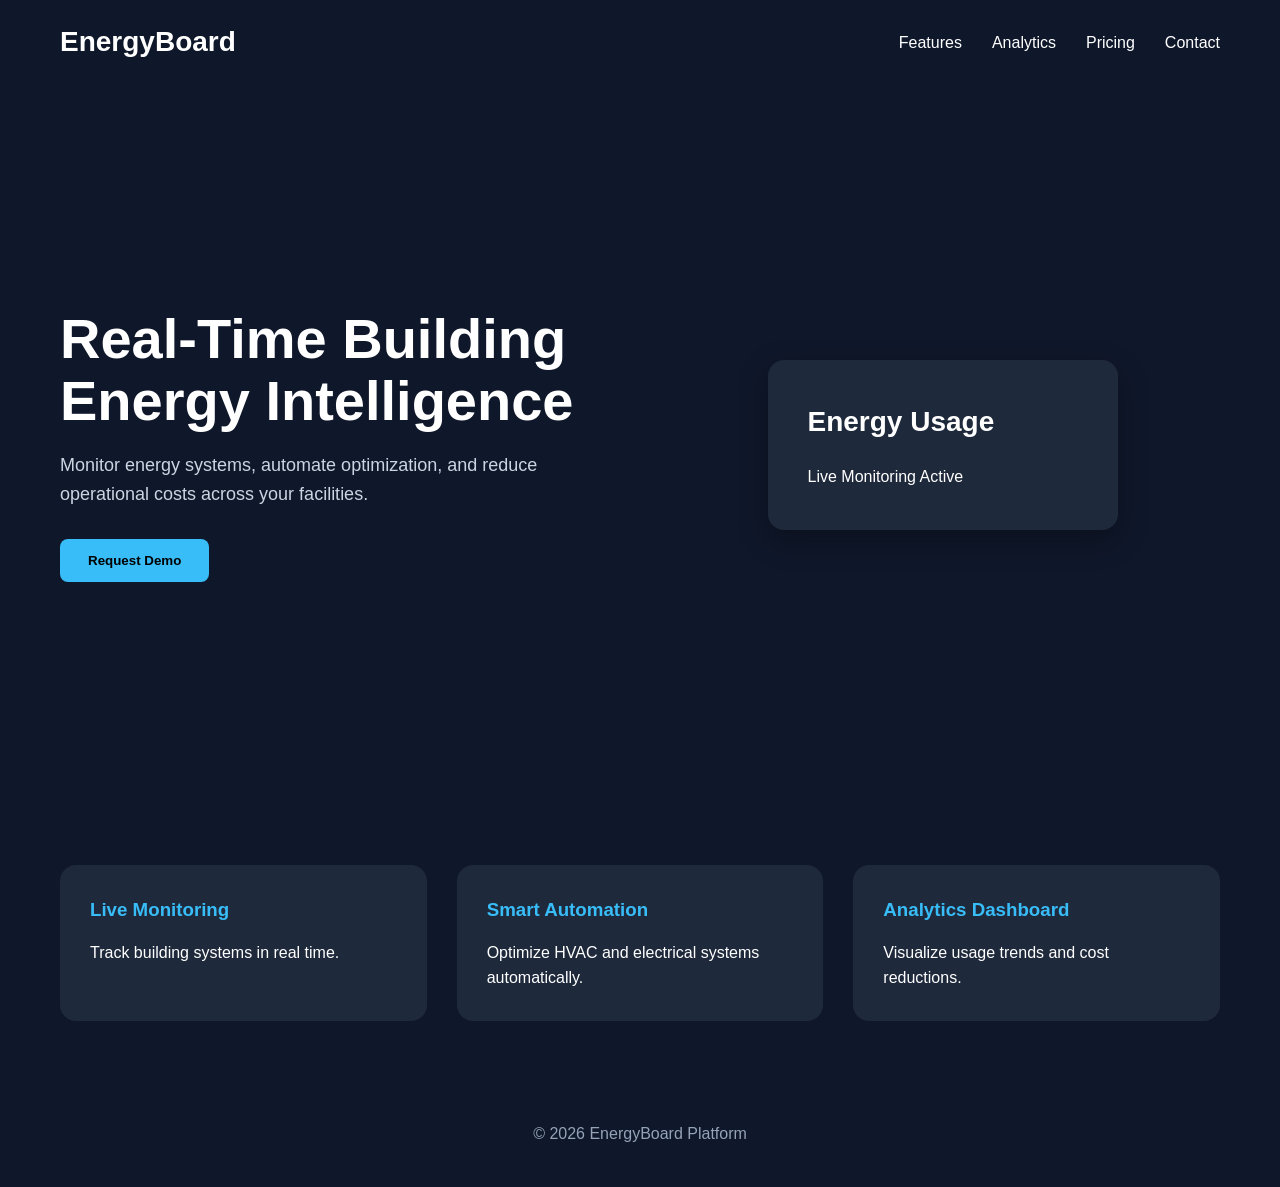
==== energy-landing-page/index.html @ b05c17e8 "Build responsive energy platform landing page" ====
<!DOCTYPE html>
<html lang="en">
<head>
  <meta charset="UTF-8" />
  <meta name="viewport" content="width=device-width, initial-scale=1.0" />
  <title>Smart Energy Platform</title>
  <link rel="stylesheet" href="styles.css" />
</head>

<body>

  <header class="header">
    <nav class="navbar">
      <h1 class="logo">EnergyBoard</h1>

      <ul class="nav-links">
        <li><a href="#">Features</a></li>
        <li><a href="#">Analytics</a></li>
        <li><a href="#">Pricing</a></li>
        <li><a href="#">Contact</a></li>
      </ul>
    </nav>
  </header>

  <main>

    <section class="hero">
      <div class="hero-content">
        <h2>Real-Time Building Energy Intelligence</h2>

        <p>
          Monitor energy systems, automate optimization,
          and reduce operational costs across your facilities.
        </p>

        <button>Request Demo</button>
      </div>

      <div class="hero-image">
        <div class="dashboard-card">
          <h3>Energy Usage</h3>
          <p>Live Monitoring Active</p>
        </div>
      </div>
    </section>

    <section class="features">

      <div class="feature-card">
        <h3>Live Monitoring</h3>
        <p>Track building systems in real time.</p>
      </div>

      <div class="feature-card">
        <h3>Smart Automation</h3>
        <p>Optimize HVAC and electrical systems automatically.</p>
      </div>

      <div class="feature-card">
        <h3>Analytics Dashboard</h3>
        <p>Visualize usage trends and cost reductions.</p>
      </div>

    </section>

  </main>

  <footer class="footer">
    <p>© 2026 EnergyBoard Platform</p>
  </footer>

</body>
</html>
---- energy-landing-page/styles.css ----
* {
  margin: 0;
  padding: 0;
  box-sizing: border-box;
}

body {
  font-family: Arial, sans-serif;
  background-color: #0f172a;
  color: white;
  line-height: 1.6;
}

a {
  text-decoration: none;
  color: white;
}

ul {
  list-style: none;
}

.header {
  padding: 20px 60px;
}

.navbar {
  display: flex;

  justify-content: space-between;

  align-items: center;
}

.logo {
  font-size: 28px;
  font-weight: bold;
}

.nav-links {
  display: flex;

  gap: 30px;
}

.nav-links a {
  transition: color 0.3s ease;
}

.nav-links a:hover {
  color: #38bdf8;
}

.hero {
  min-height: 80vh;

  display: flex;

  justify-content: space-between;

  align-items: center;

  padding: 60px;

  gap: 50px;
}

.hero-content {
  flex: 1;
}

.hero-content h2 {
  font-size: 56px;

  margin-bottom: 20px;

  line-height: 1.1;
}

.hero-content p {
  font-size: 18px;

  margin-bottom: 30px;

  max-width: 500px;

  color: #cbd5e1;
}

.hero-content button {
  background-color: #38bdf8;

  color: black;

  border: none;

  padding: 14px 28px;

  border-radius: 8px;

  font-weight: bold;

  cursor: pointer;

  transition: transform 0.2s ease;
}

.hero-content button:hover {
  transform: translateY(-2px);
}
.hero-image {
  flex: 1;

  display: flex;

  justify-content: center;
}

.dashboard-card {
  background-color: #1e293b;

  padding: 40px;

  border-radius: 16px;

  width: 350px;

  box-shadow: 0 10px 30px rgba(0,0,0,0.3);
}

.dashboard-card h3 {
  margin-bottom: 20px;

  font-size: 28px;
}

.features {
  display: grid;

  grid-template-columns: repeat(3, 1fr);

  gap: 30px;

  padding: 60px;
}

.feature-card {
  background-color: #1e293b;

  padding: 30px;

  border-radius: 16px;

  transition: transform 0.2s ease;
}

.feature-card:hover {
  transform: translateY(-5px);
}

.feature-card h3 {
  margin-bottom: 15px;

  color: #38bdf8;
}

@media (max-width: 900px) {

  .hero {
    flex-direction: column;

    text-align: center;
  }

  .hero-content p {
    margin: 0 auto 30px;
  }

  .features {
    grid-template-columns: 1fr;
  }

  .nav-links {
    gap: 15px;
  }

  .hero-content h2 {
    font-size: 40px;
  }
}

.footer {
  text-align: center;

  padding: 40px;

  color: #94a3b8;
}
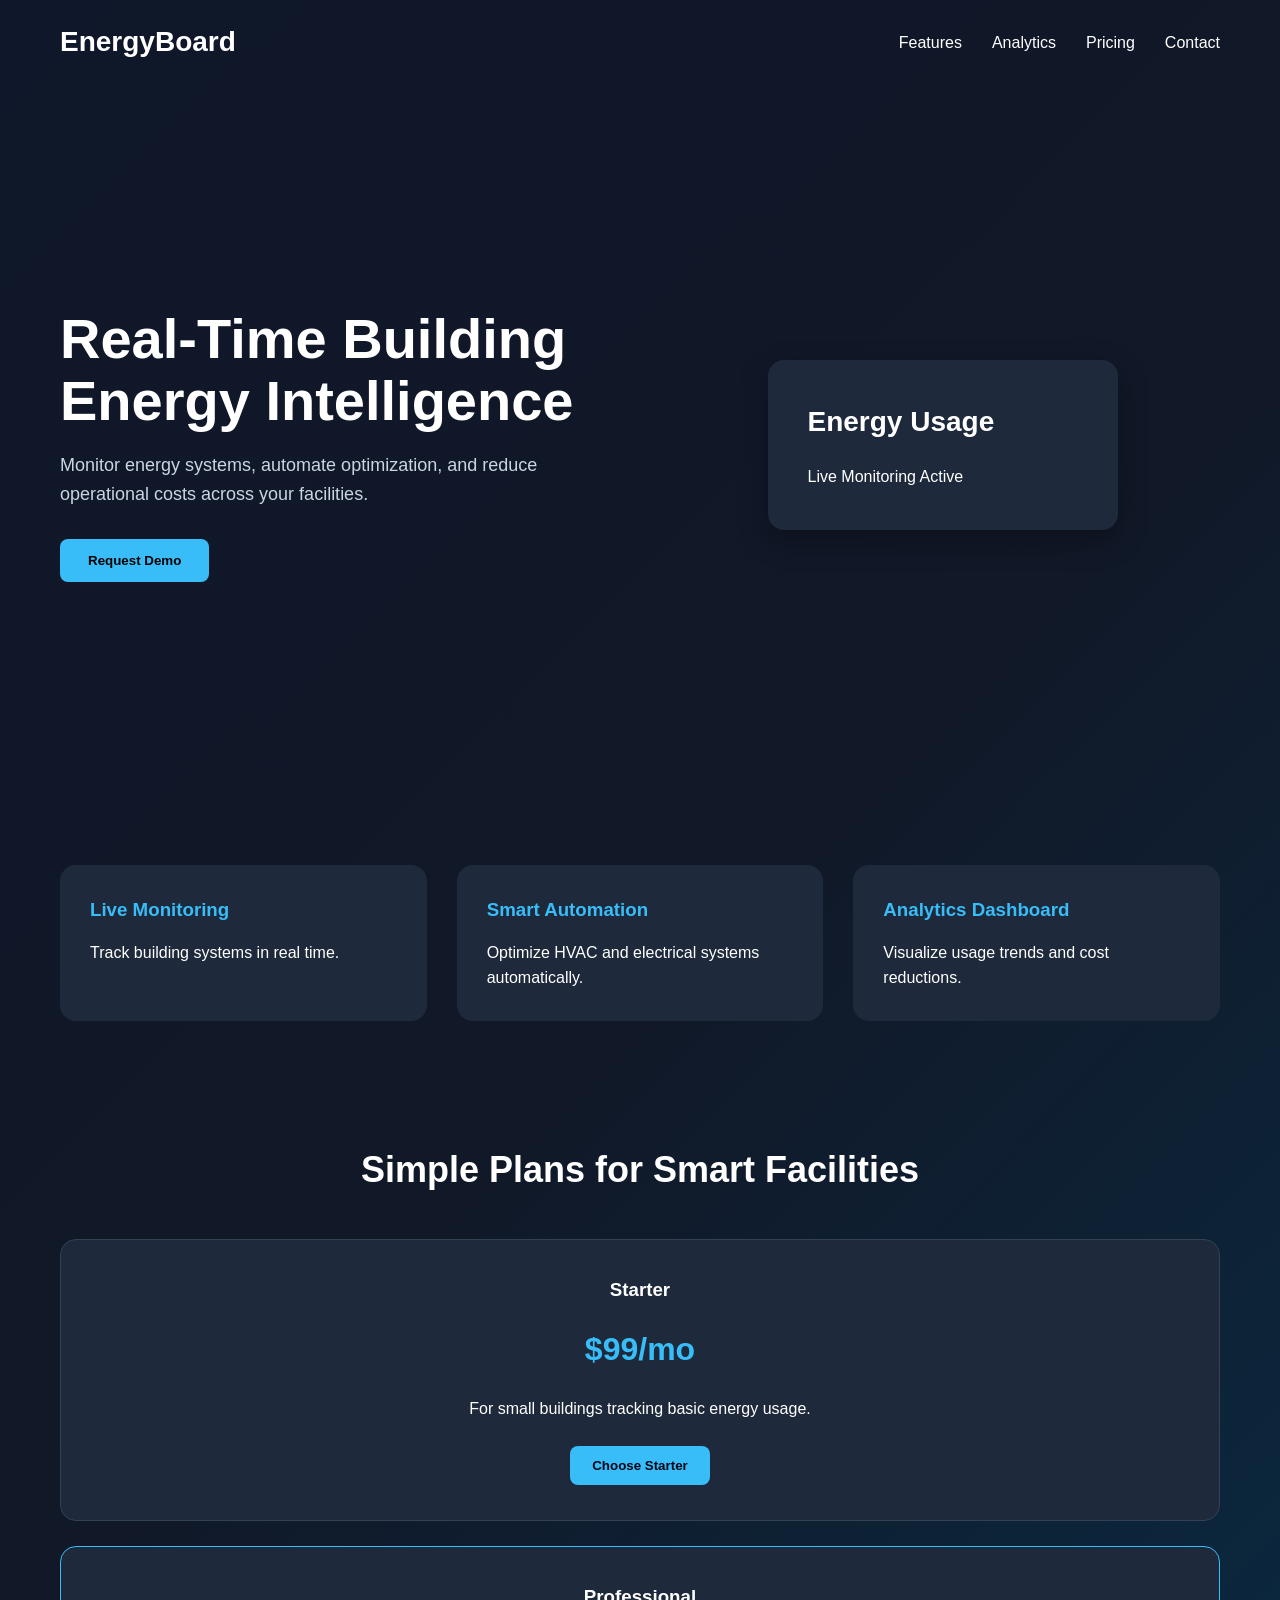
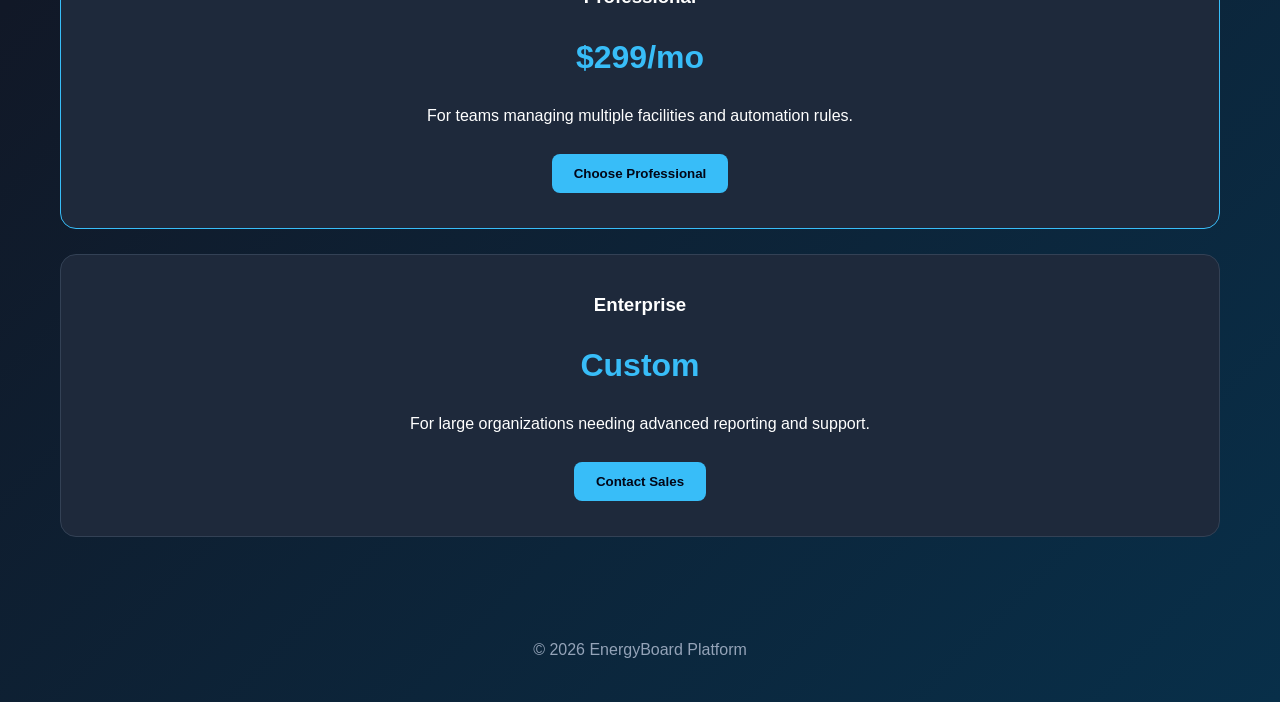
==== commit 434fad56: "Add gradient background and pricing selection" ====
--- a/energy-landing-page/index.html
+++ b/energy-landing-page/index.html
@@ -62,6 +62,32 @@
       </div>
 
     </section>
+    <section class="pricing">
+  <h2>Simple Plans for Smart Facilities</h2>
+
+  <div class="pricing-grid">
+    <article class="pricing-card">
+      <h3>Starter</h3>
+      <p class="price">$99/mo</p>
+      <p>For small buildings tracking basic energy usage.</p>
+      <button>Choose Starter</button>
+    </article>
+
+    <article class="pricing-card featured">
+      <h3>Professional</h3>
+      <p class="price">$299/mo</p>
+      <p>For teams managing multiple facilities and automation rules.</p>
+      <button>Choose Professional</button>
+    </article>
+
+    <article class="pricing-card">
+      <h3>Enterprise</h3>
+      <p class="price">Custom</p>
+      <p>For large organizations needing advanced reporting and support.</p>
+      <button>Contact Sales</button>
+    </article>
+  </div>
+</section>
 
   </main>
 
--- a/energy-landing-page/styles.css
+++ b/energy-landing-page/styles.css
@@ -6,7 +6,7 @@
 
 body {
   font-family: Arial, sans-serif;
-  background-color: #0f172a;
+  background: linear-gradient(135deg, #0f172a 0%, #111827 45%, #082f49 100%);
   color: white;
   line-height: 1.6;
 }
@@ -27,7 +27,7 @@
 .navbar {
   display: flex;
 
-  justify-content: space-between;
+ justify-content: space-between;
 
   align-items: center;
 }
@@ -167,7 +167,7 @@
 @media (max-width: 900px) {
 
   .hero {
-    flex-direction: column;
+    flex-direction:column;
 
     text-align: center;
   }
@@ -188,7 +188,53 @@
     font-size: 40px;
   }
 }
-
+.pricing {
+  padding: 60px;
+  text-align: center;
+}
+
+.pricing h2 {
+  font-size: 36px;
+  margin-bottom: 40px;
+}
+
+.pricing-grid {
+  display: grid;
+  grid-template-columns: repeat(3, 1fr);
+  gap: 25px;
+  grid-template-columns: 1fr;
+}
+
+.pricing-card {
+  background-color: #1e293b;
+  padding: 35px;
+  border-radius: 16px;
+  border: 1px solid #334155;
+}
+
+.pricing-card.featured {
+  border-color: #38bdf8;
+  transform: scale(1.03);
+  transform:none;
+}
+
+.price {
+  font-size: 32px;
+  font-weight: bold;
+  color: #38bdf8;
+  margin: 20px 0;
+}
+
+.pricing-card button {
+  margin-top: 25px;
+  padding: 12px 22px;
+  border: none;
+  border-radius: 8px;
+  background-color: #38bdf8;
+  color: #020617;
+  font-weight: bold;
+  cursor: pointer;
+}
 .footer {
   text-align: center;
 
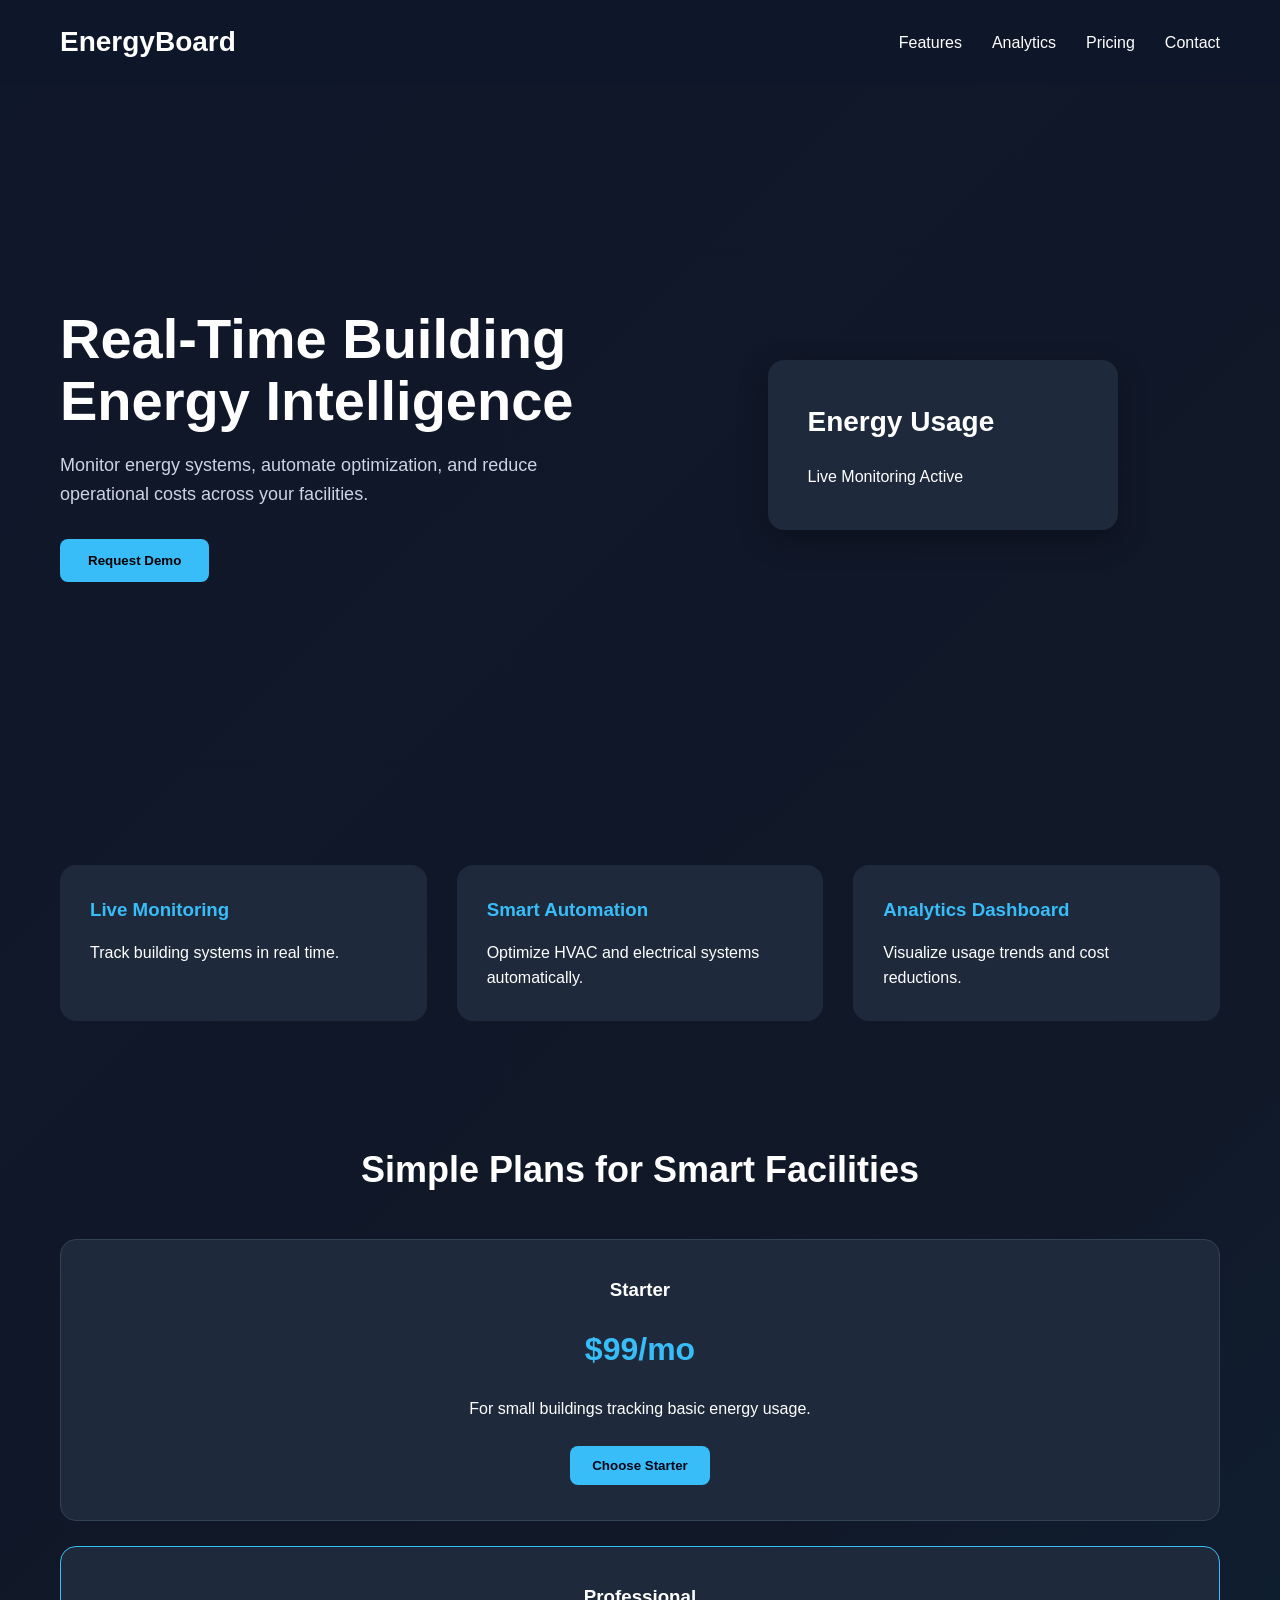
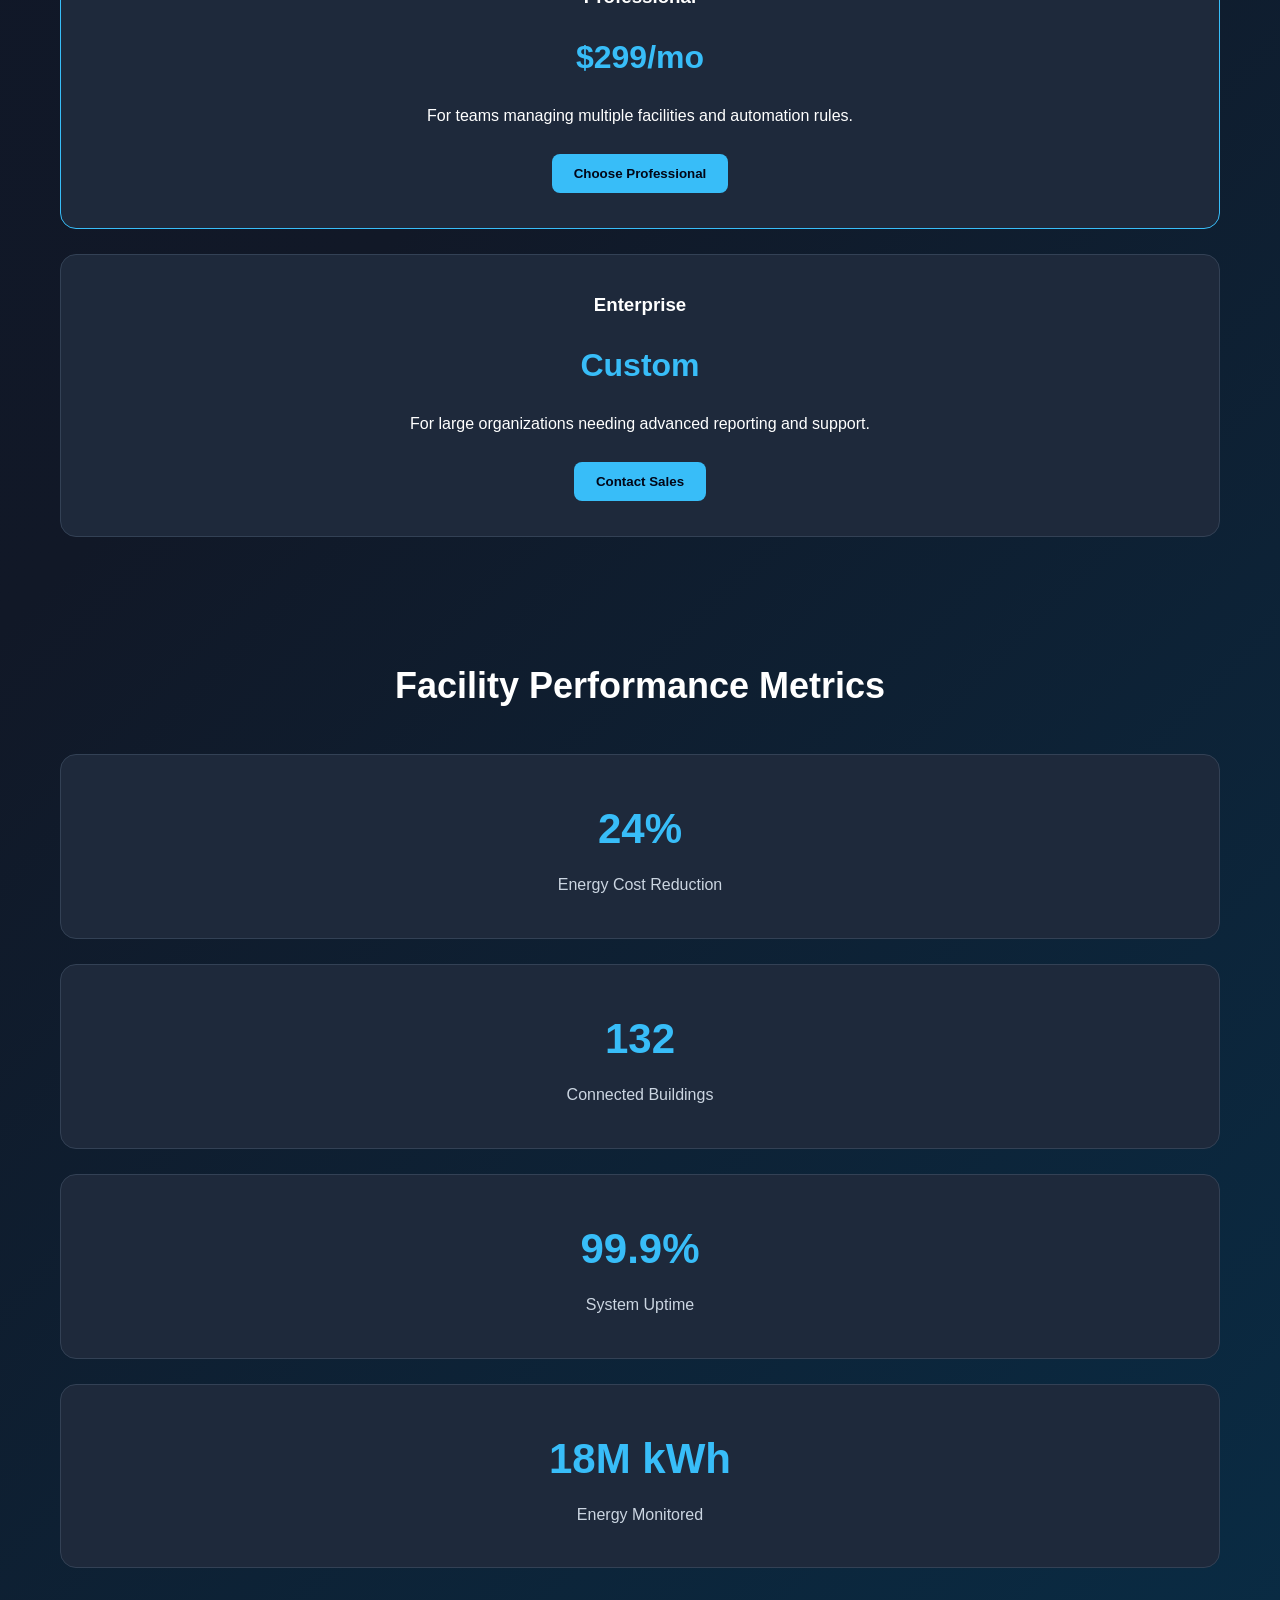
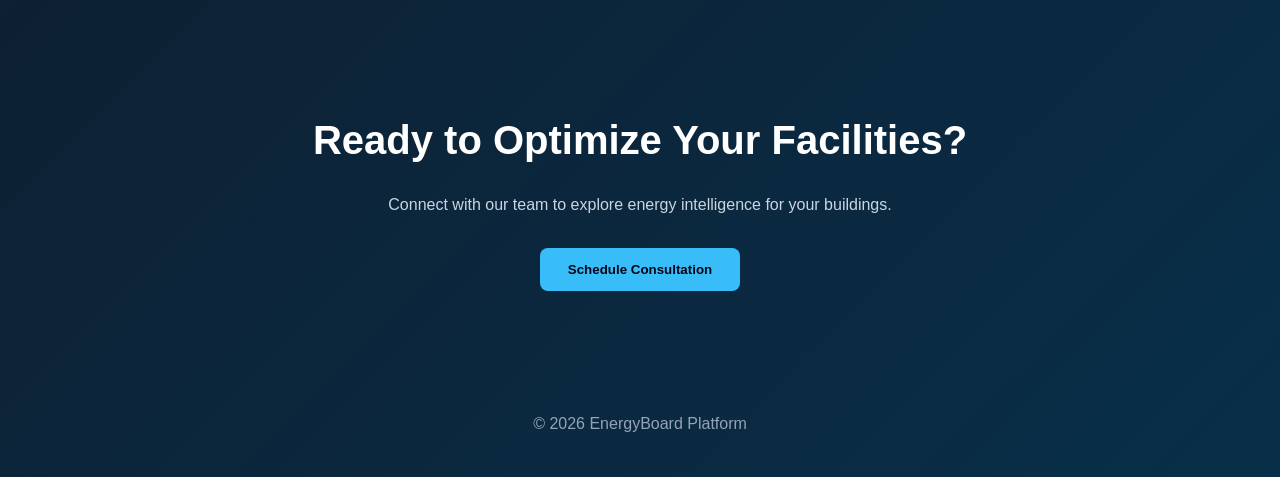
==== commit bf836574: "Add scrolling naviagtion and contact section" ====
--- a/energy-landing-page/index.html
+++ b/energy-landing-page/index.html
@@ -14,11 +14,11 @@
       <h1 class="logo">EnergyBoard</h1>
 
       <ul class="nav-links">
-        <li><a href="#">Features</a></li>
-        <li><a href="#">Analytics</a></li>
-        <li><a href="#">Pricing</a></li>
-        <li><a href="#">Contact</a></li>
-      </ul>
+  <li><a href="#features">Features</a></li>
+  <li><a href="#metrics">Analytics</a></li>
+  <li><a href="#pricing">Pricing</a></li>
+  <li><a href="#contact">Contact</a></li>
+</ul>
     </nav>
   </header>
 
@@ -44,7 +44,7 @@
       </div>
     </section>
 
-    <section class="features">
+    <section class="features" id="features">
 
       <div class="feature-card">
         <h3>Live Monitoring</h3>
@@ -62,7 +62,7 @@
       </div>
 
     </section>
-    <section class="pricing">
+    <section class="pricing" id ="pricing">
   <h2>Simple Plans for Smart Facilities</h2>
 
   <div class="pricing-grid">
@@ -89,8 +89,40 @@
   </div>
 </section>
 
+<section class="metrics" id="metrics">
+  <h2>Facility Performance Metrics</h2>
+
+  <div class="metrics-grid">
+
+    <div class="metric-card">
+      <h3>24%</h3>
+      <p>Energy Cost Reduction</p>
+    </div>
+
+    <div class="metric-card">
+      <h3>132</h3>
+      <p>Connected Buildings</p>
+    </div>
+
+    <div class="metric-card">
+      <h3>99.9%</h3>
+      <p>System Uptime</p>
+    </div>
+
+    <div class="metric-card">
+      <h3>18M kWh</h3>
+      <p>Energy Monitored</p>
+    </div>
+
+  </div>
+</section>
+
   </main>
-
+  <section class="contact" id="contact">
+  <h2>Ready to Optimize Your Facilities?</h2>
+  <p>Connect with our team to explore energy intelligence for your buildings.</p>
+  <button>Schedule Consultation</button>
+</section>
   <footer class="footer">
     <p>© 2026 EnergyBoard Platform</p>
   </footer>
--- a/energy-landing-page/styles.css
+++ b/energy-landing-page/styles.css
@@ -19,9 +19,16 @@
 ul {
   list-style: none;
 }
-
+html{
+    scroll-behavior: smooth;
+}
 .header {
   padding: 20px 60px;
+  position: sticky;
+  top:0;
+  z-index: 100;
+  background-color: rgba(15,23,42,0.9);
+  backdrop-filter: blur(12px);
 }
 
 .navbar {
@@ -108,6 +115,9 @@
 .hero-content button:hover {
   transform: translateY(-2px);
 }
+button:hover{
+    box-shadow: 0 0 20px rgba(56,189,248,0.4);
+}
 .hero-image {
   flex: 1;
 
@@ -157,7 +167,11 @@
 .feature-card:hover {
   transform: translateY(-5px);
 }
-
+.feature-card:hover,
+.pricing-card:hover,
+.metric-card:hover {
+    box-shadow: 0 0 25px rgba(56, 189, 248, 0.25);
+}
 .feature-card h3 {
   margin-bottom: 15px;
 
@@ -235,6 +249,64 @@
   font-weight: bold;
   cursor: pointer;
 }
+.metrics {
+  padding: 60px;
+}
+
+.metrics h2 {
+  text-align: center;
+  font-size: 36px;
+  margin-bottom: 40px;
+}
+
+.metrics-grid {
+  display: grid;
+  grid-template-columns: 1fr;
+  gap: 25px;
+}
+
+.metric-card {
+  background-color: #1e293b;
+  padding: 40px 20px;
+  border-radius: 16px;
+  text-align: center;
+  border: 1px solid #334155;
+}
+
+.metric-card h3 {
+  font-size: 42px;
+  color: #38bdf8;
+  margin-bottom: 10px;
+}
+
+.metric-card p {
+  color: #cbd5e1;
+}
+.contact {
+  padding: 80px 60px;
+  text-align: center;
+}
+
+.contact h2 {
+  font-size: 40px;
+  margin-bottom: 20px;
+}
+
+.contact p {
+  max-width: 600px;
+  margin: 0 auto 30px;
+  color: #cbd5e1;
+}
+
+.contact button {
+  padding: 14px 28px;
+  border: none;
+  border-radius: 8px;
+  background-color: #38bdf8;
+  color: #020617;
+  font-weight: bold;
+  cursor: pointer;
+}
 .footer {
   text-align: center;
 
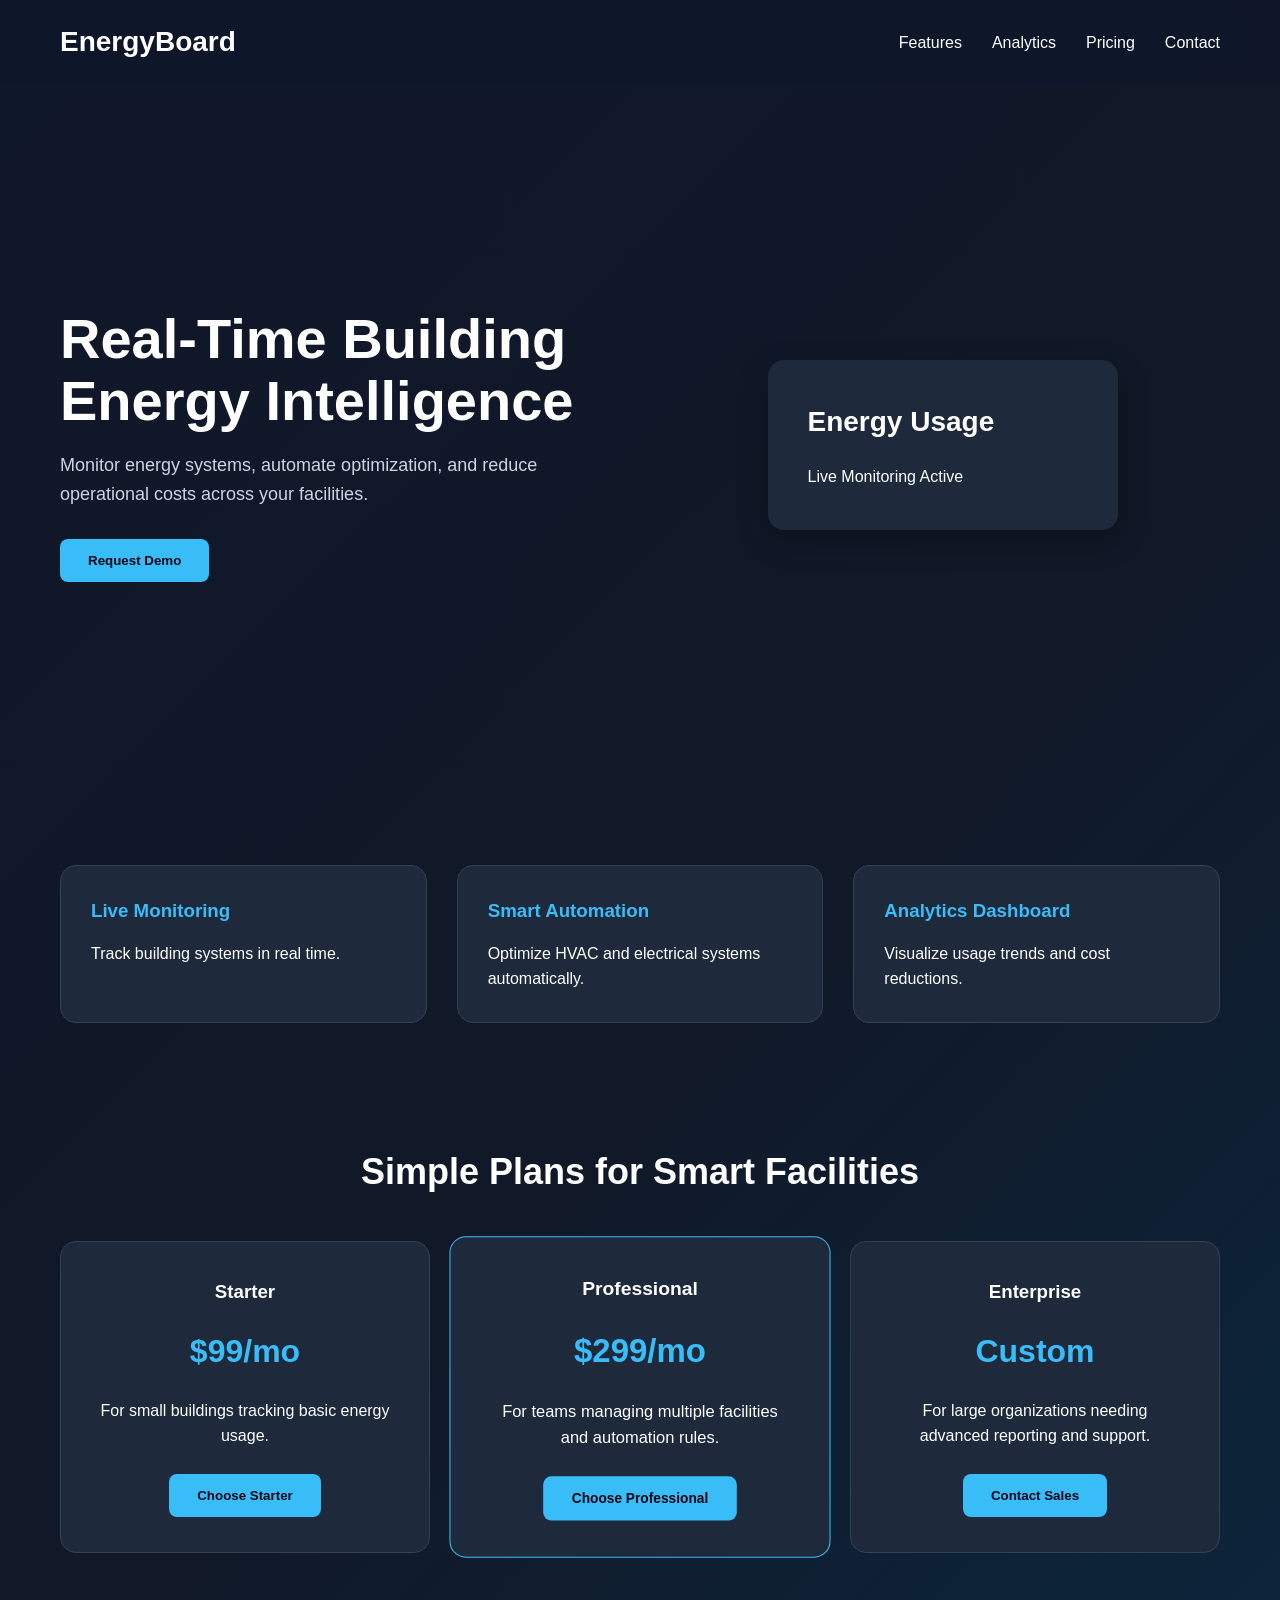
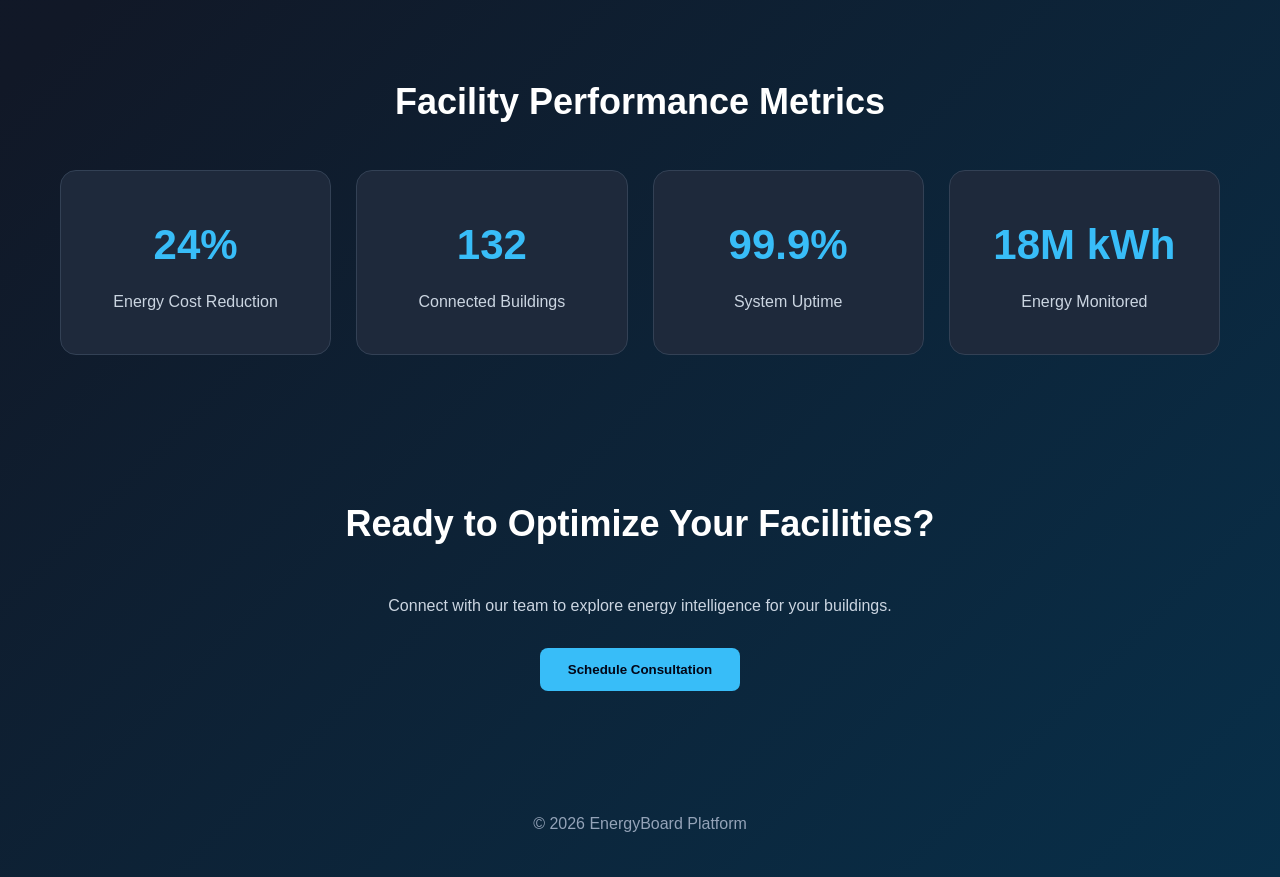
==== commit 0f2292ee: "Add mobile hamburger navigation" ====
--- a/energy-landing-page/index.html
+++ b/energy-landing-page/index.html
@@ -6,33 +6,27 @@
   <title>Smart Energy Platform</title>
   <link rel="stylesheet" href="styles.css" />
 </head>
-
 <body>
-
   <header class="header">
     <nav class="navbar">
       <h1 class="logo">EnergyBoard</h1>
 
+      <button class="hamburger">☰</button>
+
       <ul class="nav-links">
-  <li><a href="#features">Features</a></li>
-  <li><a href="#metrics">Analytics</a></li>
-  <li><a href="#pricing">Pricing</a></li>
-  <li><a href="#contact">Contact</a></li>
-</ul>
+        <li><a href="#features">Features</a></li>
+        <li><a href="#metrics">Analytics</a></li>
+        <li><a href="#pricing">Pricing</a></li>
+        <li><a href="#contact">Contact</a></li>
+      </ul>
     </nav>
   </header>
 
   <main>
-
     <section class="hero">
       <div class="hero-content">
         <h2>Real-Time Building Energy Intelligence</h2>
-
-        <p>
-          Monitor energy systems, automate optimization,
-          and reduce operational costs across your facilities.
-        </p>
-
+        <p>Monitor energy systems, automate optimization, and reduce operational costs across your facilities.</p>
         <button>Request Demo</button>
       </div>
 
@@ -45,7 +39,6 @@
     </section>
 
     <section class="features" id="features">
-
       <div class="feature-card">
         <h3>Live Monitoring</h3>
         <p>Track building systems in real time.</p>
@@ -60,72 +53,72 @@
         <h3>Analytics Dashboard</h3>
         <p>Visualize usage trends and cost reductions.</p>
       </div>
+    </section>
 
+    <section class="pricing" id="pricing">
+      <h2>Simple Plans for Smart Facilities</h2>
+
+      <div class="pricing-grid">
+        <article class="pricing-card">
+          <h3>Starter</h3>
+          <p class="price">$99/mo</p>
+          <p>For small buildings tracking basic energy usage.</p>
+          <button>Choose Starter</button>
+        </article>
+
+        <article class="pricing-card featured">
+          <h3>Professional</h3>
+          <p class="price">$299/mo</p>
+          <p>For teams managing multiple facilities and automation rules.</p>
+          <button>Choose Professional</button>
+        </article>
+
+        <article class="pricing-card">
+          <h3>Enterprise</h3>
+          <p class="price">Custom</p>
+          <p>For large organizations needing advanced reporting and support.</p>
+          <button>Contact Sales</button>
+        </article>
+      </div>
     </section>
-    <section class="pricing" id ="pricing">
-  <h2>Simple Plans for Smart Facilities</h2>
 
-  <div class="pricing-grid">
-    <article class="pricing-card">
-      <h3>Starter</h3>
-      <p class="price">$99/mo</p>
-      <p>For small buildings tracking basic energy usage.</p>
-      <button>Choose Starter</button>
-    </article>
+    <section class="metrics" id="metrics">
+      <h2>Facility Performance Metrics</h2>
 
-    <article class="pricing-card featured">
-      <h3>Professional</h3>
-      <p class="price">$299/mo</p>
-      <p>For teams managing multiple facilities and automation rules.</p>
-      <button>Choose Professional</button>
-    </article>
+      <div class="metrics-grid">
+        <div class="metric-card">
+          <h3>24%</h3>
+          <p>Energy Cost Reduction</p>
+        </div>
 
-    <article class="pricing-card">
-      <h3>Enterprise</h3>
-      <p class="price">Custom</p>
-      <p>For large organizations needing advanced reporting and support.</p>
-      <button>Contact Sales</button>
-    </article>
-  </div>
-</section>
+        <div class="metric-card">
+          <h3>132</h3>
+          <p>Connected Buildings</p>
+        </div>
 
-<section class="metrics" id="metrics">
-  <h2>Facility Performance Metrics</h2>
+        <div class="metric-card">
+          <h3>99.9%</h3>
+          <p>System Uptime</p>
+        </div>
 
-  <div class="metrics-grid">
+        <div class="metric-card">
+          <h3>18M kWh</h3>
+          <p>Energy Monitored</p>
+        </div>
+      </div>
+    </section>
 
-    <div class="metric-card">
-      <h3>24%</h3>
-      <p>Energy Cost Reduction</p>
-    </div>
+    <section class="contact" id="contact">
+      <h2>Ready to Optimize Your Facilities?</h2>
+      <p>Connect with our team to explore energy intelligence for your buildings.</p>
+      <button>Schedule Consultation</button>
+    </section>
+  </main>
 
-    <div class="metric-card">
-      <h3>132</h3>
-      <p>Connected Buildings</p>
-    </div>
-
-    <div class="metric-card">
-      <h3>99.9%</h3>
-      <p>System Uptime</p>
-    </div>
-
-    <div class="metric-card">
-      <h3>18M kWh</h3>
-      <p>Energy Monitored</p>
-    </div>
-
-  </div>
-</section>
-
-  </main>
-  <section class="contact" id="contact">
-  <h2>Ready to Optimize Your Facilities?</h2>
-  <p>Connect with our team to explore energy intelligence for your buildings.</p>
-  <button>Schedule Consultation</button>
-</section>
   <footer class="footer">
     <p>© 2026 EnergyBoard Platform</p>
   </footer>
 
+  <script src="script.js"></script>
 </body>
 </html>
--- a/energy-landing-page/styles.css
+++ b/energy-landing-page/styles.css
@@ -2,6 +2,10 @@
   margin: 0;
   padding: 0;
   box-sizing: border-box;
+}
+
+html {
+  scroll-behavior: smooth;
 }
 
 body {
@@ -19,23 +23,23 @@
 ul {
   list-style: none;
 }
-html{
-    scroll-behavior: smooth;
-}
+
+button {
+  font-family: inherit;
+}
+
 .header {
   padding: 20px 60px;
   position: sticky;
-  top:0;
+  top: 0;
   z-index: 100;
-  background-color: rgba(15,23,42,0.9);
+  background-color: rgba(15, 23, 42, 0.9);
   backdrop-filter: blur(12px);
 }
 
 .navbar {
   display: flex;
-
- justify-content: space-between;
-
+  justify-content: space-between;
   align-items: center;
 }
 
@@ -46,7 +50,6 @@
 
 .nav-links {
   display: flex;
-
   gap: 30px;
 }
 
@@ -58,17 +61,21 @@
   color: #38bdf8;
 }
 
+.hamburger {
+  display: none;
+  background: none;
+  border: none;
+  color: white;
+  font-size: 32px;
+  cursor: pointer;
+}
+
 .hero {
   min-height: 80vh;
-
   display: flex;
-
   justify-content: space-between;
-
   align-items: center;
-
   padding: 60px;
-
   gap: 50px;
 }
 
@@ -78,136 +85,96 @@
 
 .hero-content h2 {
   font-size: 56px;
-
   margin-bottom: 20px;
-
   line-height: 1.1;
 }
 
 .hero-content p {
   font-size: 18px;
-
   margin-bottom: 30px;
-
   max-width: 500px;
-
   color: #cbd5e1;
 }
 
-.hero-content button {
+.hero-content button,
+.pricing-card button,
+.contact button {
   background-color: #38bdf8;
-
-  color: black;
-
+  color: #020617;
   border: none;
-
   padding: 14px 28px;
-
   border-radius: 8px;
-
   font-weight: bold;
-
   cursor: pointer;
-
-  transition: transform 0.2s ease;
-}
-
-.hero-content button:hover {
+  transition: transform 0.2s ease, box-shadow 0.2s ease;
+}
+
+.hero-content button:hover,
+.pricing-card button:hover,
+.contact button:hover {
   transform: translateY(-2px);
-}
-button:hover{
-    box-shadow: 0 0 20px rgba(56,189,248,0.4);
-}
+  box-shadow: 0 0 20px rgba(56, 189, 248, 0.4);
+}
+
 .hero-image {
   flex: 1;
-
   display: flex;
-
   justify-content: center;
 }
 
 .dashboard-card {
   background-color: #1e293b;
-
   padding: 40px;
-
   border-radius: 16px;
-
   width: 350px;
-
-  box-shadow: 0 10px 30px rgba(0,0,0,0.3);
+  box-shadow: 0 10px 30px rgba(0, 0, 0, 0.3);
 }
 
 .dashboard-card h3 {
   margin-bottom: 20px;
-
   font-size: 28px;
 }
 
 .features {
   display: grid;
-
   grid-template-columns: repeat(3, 1fr);
-
   gap: 30px;
-
   padding: 60px;
 }
 
+.feature-card,
+.pricing-card,
+.metric-card {
+  background-color: #1e293b;
+  border-radius: 16px;
+  border: 1px solid #334155;
+  transition: transform 0.2s ease, box-shadow 0.2s ease;
+}
+
 .feature-card {
-  background-color: #1e293b;
-
   padding: 30px;
-
-  border-radius: 16px;
-
-  transition: transform 0.2s ease;
-}
-
-.feature-card:hover {
-  transform: translateY(-5px);
-}
+}
+
 .feature-card:hover,
 .pricing-card:hover,
 .metric-card:hover {
-    box-shadow: 0 0 25px rgba(56, 189, 248, 0.25);
-}
+  transform: translateY(-5px);
+  box-shadow: 0 0 25px rgba(56, 189, 248, 0.25);
+}
+
 .feature-card h3 {
   margin-bottom: 15px;
-
   color: #38bdf8;
 }
 
-@media (max-width: 900px) {
-
-  .hero {
-    flex-direction:column;
-
-    text-align: center;
-  }
-
-  .hero-content p {
-    margin: 0 auto 30px;
-  }
-
-  .features {
-    grid-template-columns: 1fr;
-  }
-
-  .nav-links {
-    gap: 15px;
-  }
-
-  .hero-content h2 {
-    font-size: 40px;
-  }
-}
 .pricing {
   padding: 60px;
   text-align: center;
 }
 
-.pricing h2 {
+.pricing h2,
+.metrics h2,
+.contact h2 {
   font-size: 36px;
   margin-bottom: 40px;
 }
@@ -216,20 +183,15 @@
   display: grid;
   grid-template-columns: repeat(3, 1fr);
   gap: 25px;
-  grid-template-columns: 1fr;
 }
 
 .pricing-card {
-  background-color: #1e293b;
   padding: 35px;
-  border-radius: 16px;
-  border: 1px solid #334155;
 }
 
 .pricing-card.featured {
   border-color: #38bdf8;
   transform: scale(1.03);
-  transform:none;
 }
 
 .price {
@@ -241,36 +203,25 @@
 
 .pricing-card button {
   margin-top: 25px;
-  padding: 12px 22px;
-  border: none;
-  border-radius: 8px;
-  background-color: #38bdf8;
-  color: #020617;
-  font-weight: bold;
-  cursor: pointer;
-}
+}
+
 .metrics {
   padding: 60px;
 }
 
 .metrics h2 {
   text-align: center;
-  font-size: 36px;
-  margin-bottom: 40px;
 }
 
 .metrics-grid {
   display: grid;
-  grid-template-columns: 1fr;
+  grid-template-columns: repeat(4, 1fr);
   gap: 25px;
 }
 
 .metric-card {
-  background-color: #1e293b;
   padding: 40px 20px;
-  border-radius: 16px;
-  text-align: center;
-  border: 1px solid #334155;
+  text-align: center;
 }
 
 .metric-card h3 {
@@ -282,14 +233,10 @@
 .metric-card p {
   color: #cbd5e1;
 }
+
 .contact {
   padding: 80px 60px;
   text-align: center;
-}
-
-.contact h2 {
-  font-size: 40px;
-  margin-bottom: 20px;
 }
 
 .contact p {
@@ -298,19 +245,58 @@
   color: #cbd5e1;
 }
 
-.contact button {
-  padding: 14px 28px;
-  border: none;
-  border-radius: 8px;
-  background-color: #38bdf8;
-  color: #020617;
-  font-weight: bold;
-  cursor: pointer;
-}
 .footer {
   text-align: center;
-
   padding: 40px;
-
   color: #94a3b8;
+}
+
+@media (max-width: 900px) {
+  .header {
+    padding: 20px 30px;
+  }
+
+  .hamburger {
+    display: block;
+  }
+
+  .nav-links {
+    display: none;
+    flex-direction: column;
+    position: absolute;
+    top: 80px;
+    right: 30px;
+    background-color: #1e293b;
+    padding: 20px;
+    border-radius: 12px;
+    border: 1px solid #334155;
+  }
+
+  .nav-links.show {
+    display: flex;
+  }
+
+  .hero {
+    flex-direction: column;
+    text-align: center;
+    padding: 60px 30px;
+  }
+
+  .hero-content h2 {
+    font-size: 40px;
+  }
+
+  .hero-content p {
+    margin: 0 auto 30px;
+  }
+
+  .features,
+  .pricing-grid,
+  .metrics-grid {
+    grid-template-columns: 1fr;
+  }
+
+  .pricing-card.featured {
+    transform: none;
+  }
 }
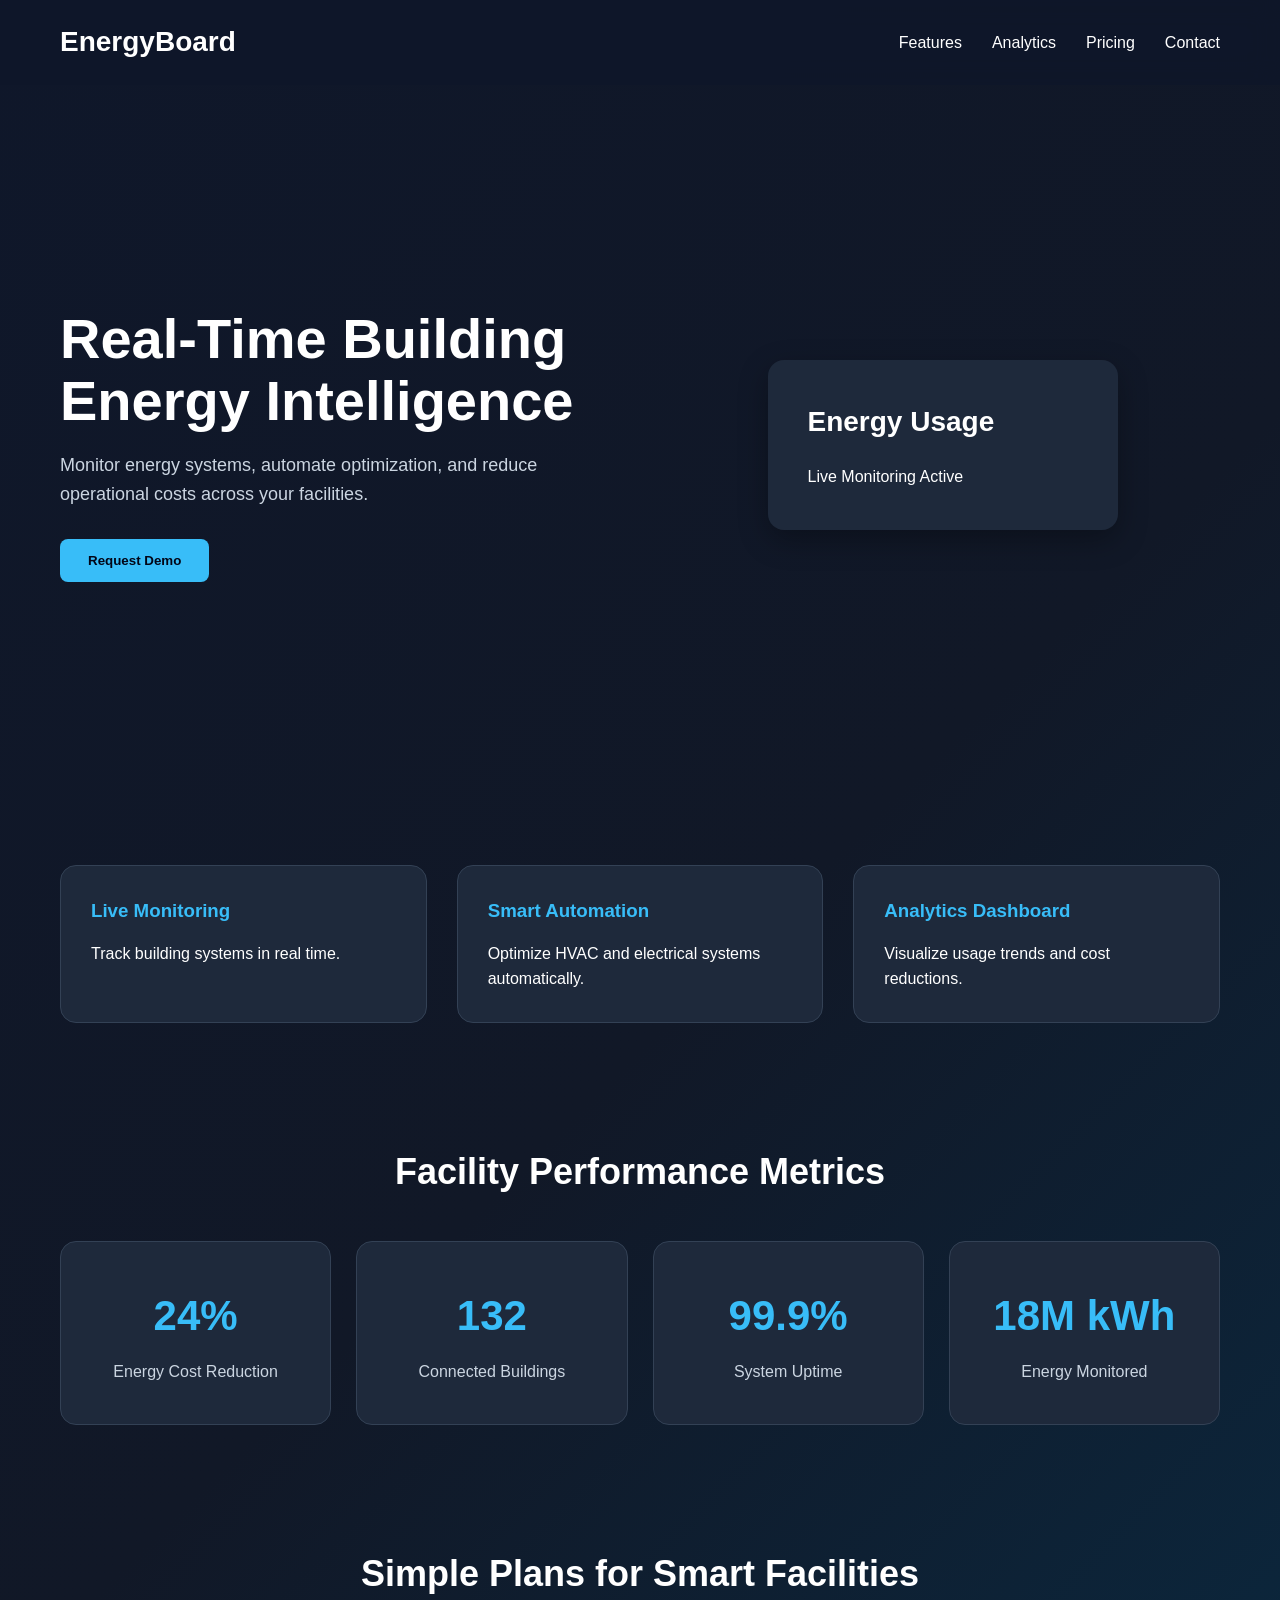
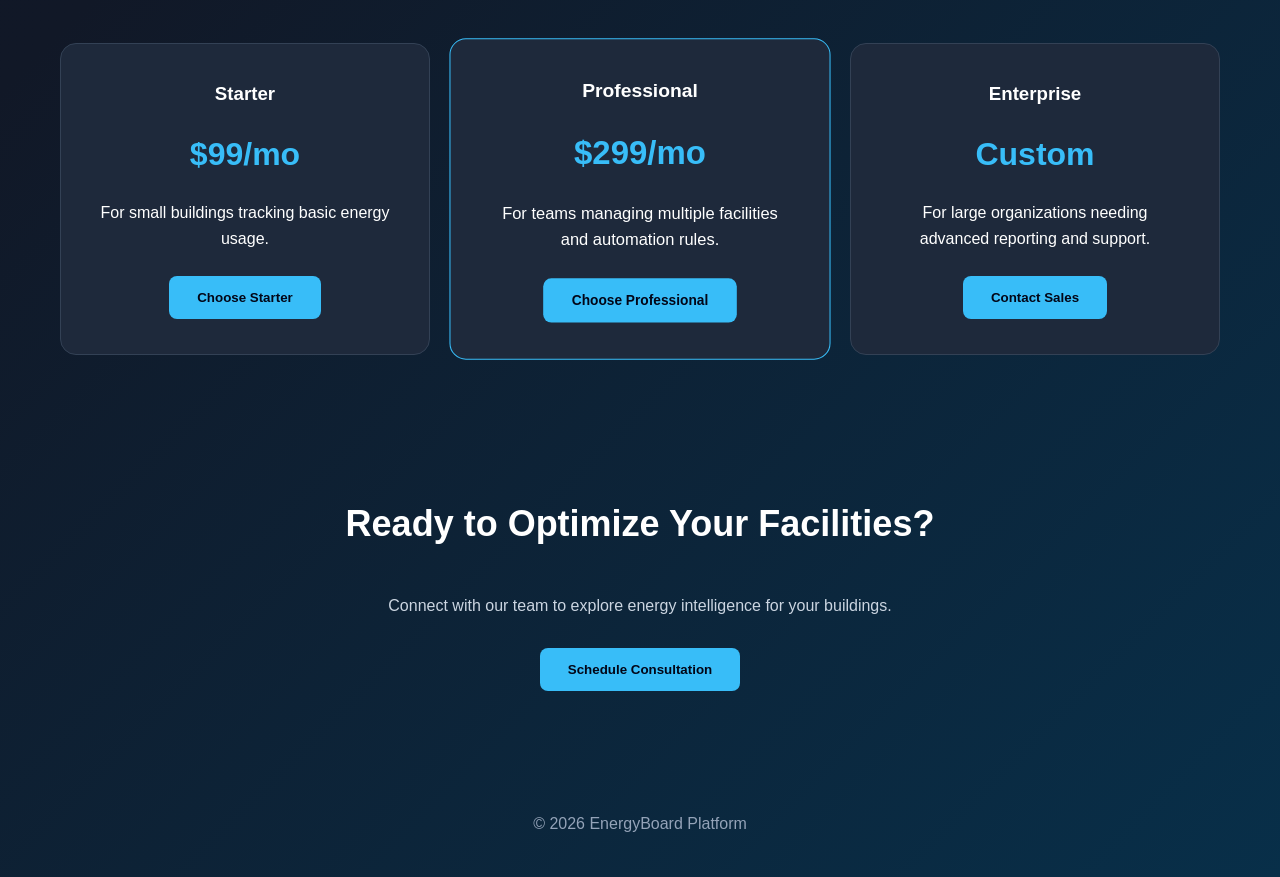
==== commit f5efe641: "Close mobile menu after navigation click" ====
--- a/energy-landing-page/index.html
+++ b/energy-landing-page/index.html
@@ -54,7 +54,32 @@
         <p>Visualize usage trends and cost reductions.</p>
       </div>
     </section>
+     <section class="metrics" id="metrics">
+      <h2>Facility Performance Metrics</h2>
 
+      <div class="metrics-grid">
+        <div class="metric-card">
+          <h3>24%</h3>
+          <p>Energy Cost Reduction</p>
+        </div>
+
+        <div class="metric-card">
+          <h3>132</h3>
+          <p>Connected Buildings</p>
+        </div>
+
+        <div class="metric-card">
+          <h3>99.9%</h3>
+          <p>System Uptime</p>
+        </div>
+
+        <div class="metric-card">
+          <h3>18M kWh</h3>
+          <p>Energy Monitored</p>
+        </div>
+      </div>
+    </section>
+    
     <section class="pricing" id="pricing">
       <h2>Simple Plans for Smart Facilities</h2>
 
@@ -82,31 +107,7 @@
       </div>
     </section>
 
-    <section class="metrics" id="metrics">
-      <h2>Facility Performance Metrics</h2>
-
-      <div class="metrics-grid">
-        <div class="metric-card">
-          <h3>24%</h3>
-          <p>Energy Cost Reduction</p>
-        </div>
-
-        <div class="metric-card">
-          <h3>132</h3>
-          <p>Connected Buildings</p>
-        </div>
-
-        <div class="metric-card">
-          <h3>99.9%</h3>
-          <p>System Uptime</p>
-        </div>
-
-        <div class="metric-card">
-          <h3>18M kWh</h3>
-          <p>Energy Monitored</p>
-        </div>
-      </div>
-    </section>
+   
 
     <section class="contact" id="contact">
       <h2>Ready to Optimize Your Facilities?</h2>
--- a/energy-landing-page/styles.css
+++ b/energy-landing-page/styles.css
@@ -166,6 +166,34 @@
   margin-bottom: 15px;
   color: #38bdf8;
 }
+.metrics {
+  padding: 60px;
+}
+
+.metrics h2 {
+  text-align: center;
+}
+
+.metrics-grid {
+  display: grid;
+  grid-template-columns: repeat(4, 1fr);
+  gap: 25px;
+}
+
+.metric-card {
+  padding: 40px 20px;
+  text-align: center;
+}
+
+.metric-card h3 {
+  font-size: 42px;
+  color: #38bdf8;
+  margin-bottom: 10px;
+}
+
+.metric-card p {
+  color: #cbd5e1;
+}
 
 .pricing {
   padding: 60px;
@@ -205,34 +233,7 @@
   margin-top: 25px;
 }
 
-.metrics {
-  padding: 60px;
-}
-
-.metrics h2 {
-  text-align: center;
-}
-
-.metrics-grid {
-  display: grid;
-  grid-template-columns: repeat(4, 1fr);
-  gap: 25px;
-}
-
-.metric-card {
-  padding: 40px 20px;
-  text-align: center;
-}
-
-.metric-card h3 {
-  font-size: 42px;
-  color: #38bdf8;
-  margin-bottom: 10px;
-}
-
-.metric-card p {
-  color: #cbd5e1;
-}
+
 
 .contact {
   padding: 80px 60px;
